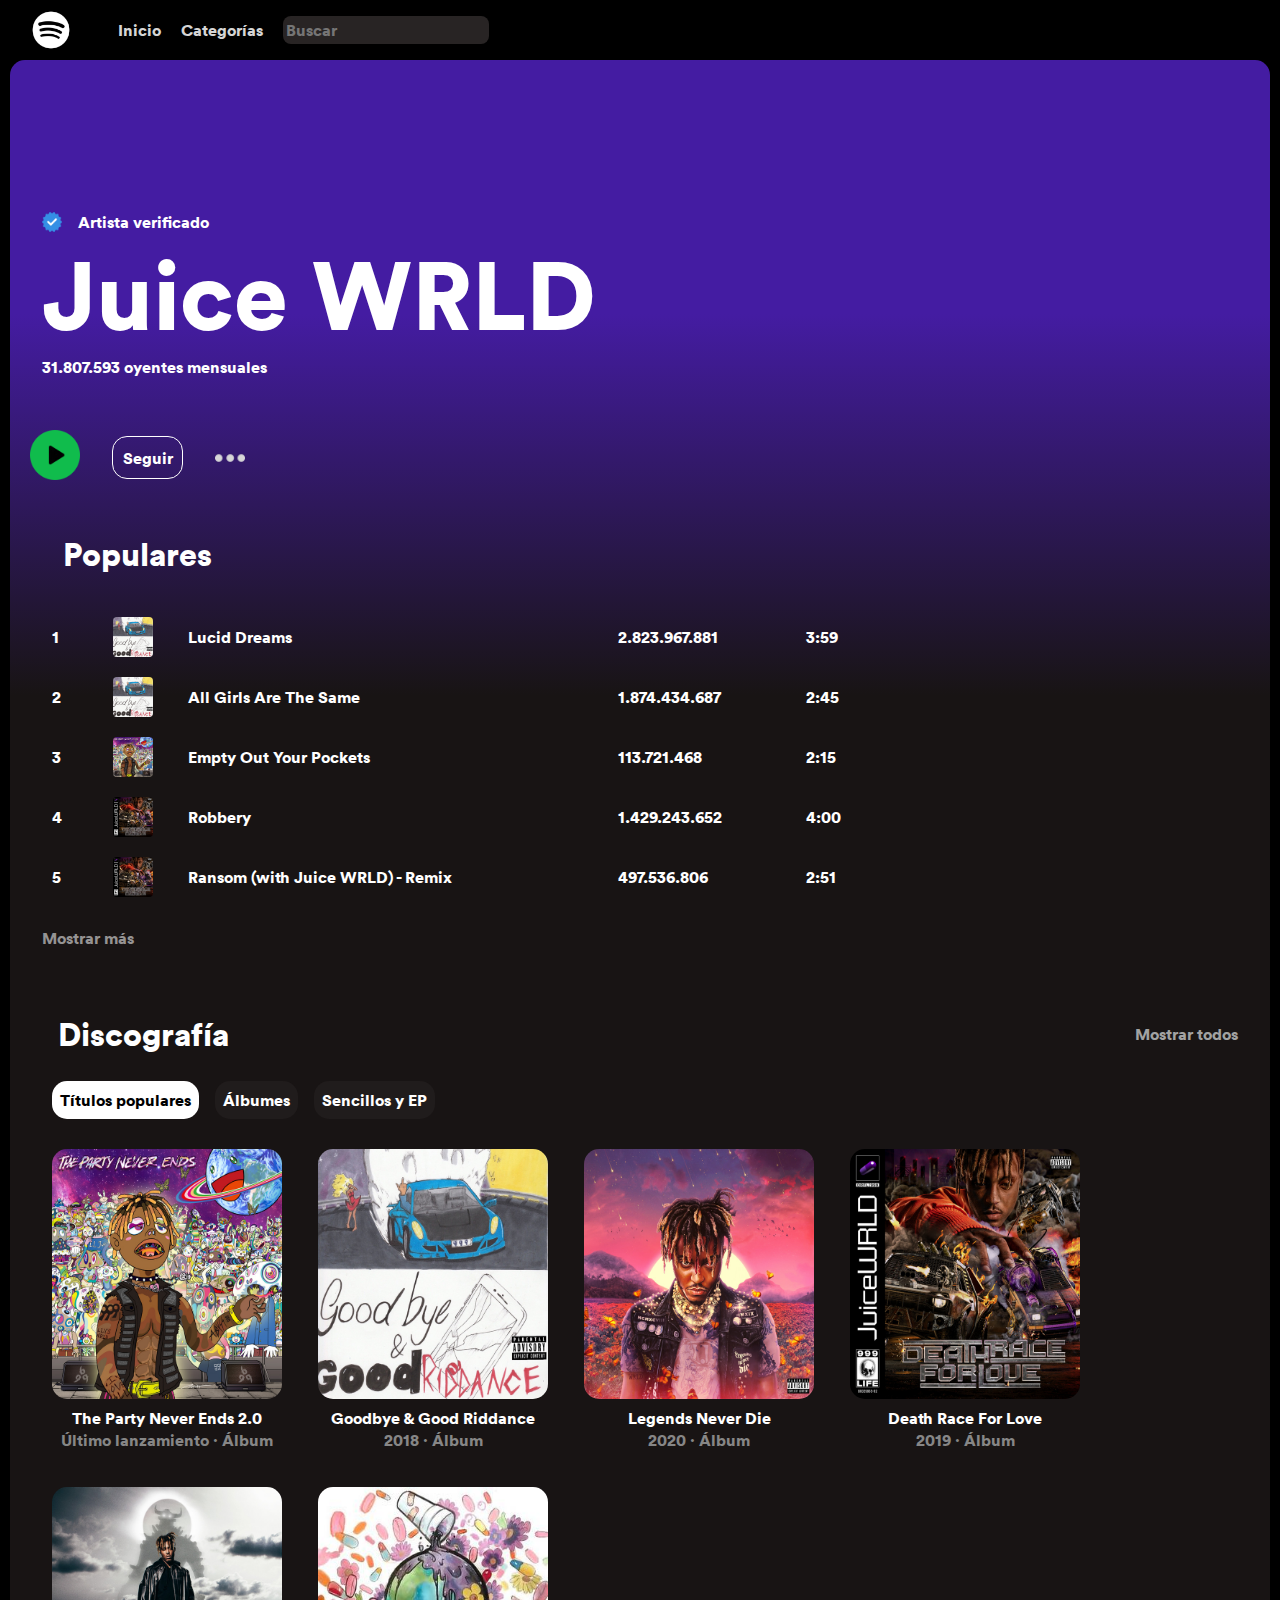
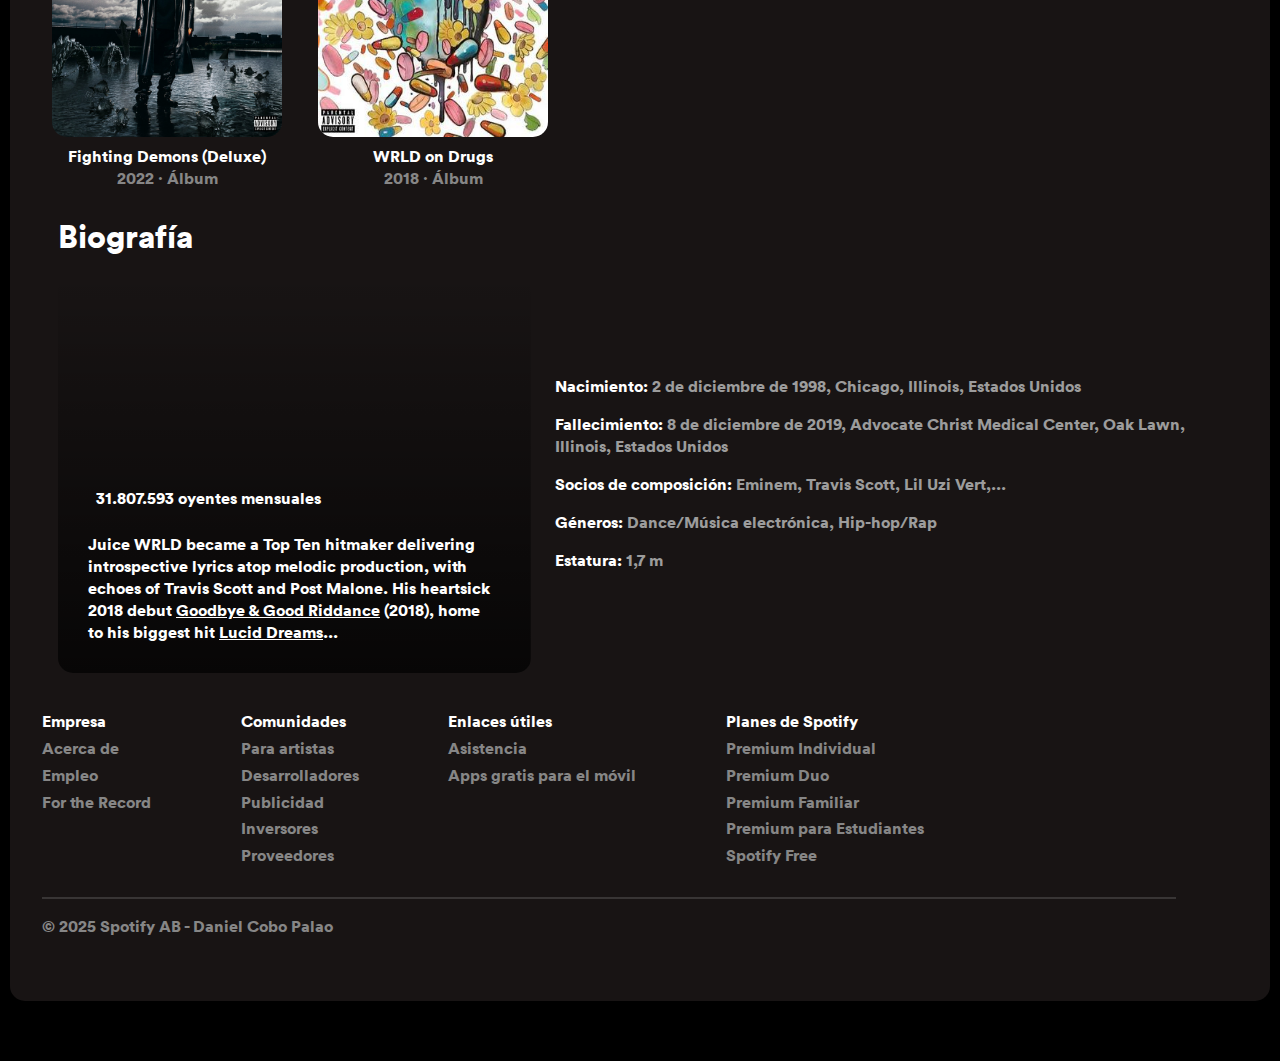
==== src/index.html @ c49ee0e4 "ready for vercel" ====
<!DOCTYPE html>
<html lang="es">
<head>
    <meta charset="UTF-8">
    <meta name="viewport" content="width=device-width, initial-scale=1.0">
    <link rel="stylesheet" href="styles/styles.css">
    <link rel="icon" type="image/x-icon" href="img/favicon.png">
    <title>Juice WRLD | Spotify</title>
</head>
<body>
    <nav>
        <img src="img/logo.png" alt="Logo Spotify">
        <ul>
            <li><a href="https://www.spotify.com">Inicio</a></li>
            <li><a href="https://open.spotify.com/intl-es/artist/4MCBfE4596Uoi2O4DtmEMz">Categorías</a></li>
            <input type="search" placeholder="Buscar">
        </ul>
    </nav>

    <main>
        <div class="banner">
            <div class="banner-items">
                <div class="verifed">
                    <img src="img/verifed.webp" width="20px" alt="Verificado">
                    <span>Artista verificado</span>
                </div>
                <div>
                    <h1>Juice WRLD</h1>
                    <span>31.807.593 oyentes mensuales</span>
                </div>
            </div>
        </div>

        <div class="play-line">
            <a href="https://open.spotify.com/track/285pBltuF7vW8TeWk8hdRR">
                <img class="play-btn" src="img/play-btn.png" alt="Reproducir">
            </a>
            <button>Seguir</button>
            <img src="img/rods.png" width="30px" style="cursor: pointer;" alt="Más opciones">
        </div>

        <div class="pop-title">
            <h2>Populares</h2>
        </div>

        <div class="content">
            <table class="canciones">
                <tr>
                    <td>1</td>
                    <td><img src="img/GoodBye.jpg" alt="Lucid Dreams"></td>
                    <td><a href="https://open.spotify.com/track/285pBltuF7vW8TeWk8hdRR">Lucid Dreams</a></td>
                    <td>2.823.967.881</td>
                    <td>3:59</td>
                </tr>
                <tr>
                    <td>2</td>
                    <td><img src="img/GoodBye.jpg" alt="All Girls Are The Same"></td>
                    <td><a href="https://open.spotify.com/track/6agMU6doHkyh3k6bG5lKFp">All Girls Are The Same</a></td>
                    <td>1.874.434.687</td>
                    <td>2:45</td>
                </tr>
                <tr>
                    <td>3</td>
                    <td><img src="img/NeverEnds.jpg" alt="Empty Out Your Pockets"></td>
                    <td><a href="https://open.spotify.com/track/5gPNeNnTtN9Gd7Dzz7p3Em">Empty Out Your Pockets</a></td>
                    <td>113.721.468</td>
                    <td>2:15</td>
                </tr>
                <tr>
                    <td>4</td>
                    <td><img src="../img/Robbery.jpg" alt="Robbery"></td>
                    <td><a href="https://open.spotify.com/track/6nVCFlt77lGzUEeMxsLIRz">Robbery</a></td>
                    <td>1.429.243.652</td>
                    <td>4:00</td>
                </tr>
                <tr>
                    <td>5</td>
                    <td><img src="../img/Robbery.jpg" alt="Ransom Remix"></td>
                    <td><a href="https://open.spotify.com/track/3tlXnStJ1fFhdScmQeLpuG">Ransom (with Juice WRLD) - Remix</a></td>
                    <td>497.536.806</td>
                    <td>2:51</td>
                </tr>
            </table>
            <a href="https://open.spotify.com/artist/4MCBfE4596Uoi2O4DtmEMz" class="see-more">Mostrar más</a>

            <div class="disc-line">
                <h2>Discografía</h2>
                <span>
                    <a href="https://open.spotify.com/artist/4MCBfE4596Uoi2O4DtmEMz/discography/all">Mostrar todos</a>
                </span>
            </div>
            
            <div class="disc-btn">
                <button>Títulos populares</button>
                <button>Álbumes</button>
                <button>Sencillos y EP</button>
            </div>

            <div class="discografia">
                <div class="disco">
                    <a href="https://open.spotify.com/intl-es/album/7kOpqRCEqTTzcGc4CwEFph">
                        <img src="img/NeverEnds.jpg" alt="The Party Never Ends 2.0">
                    </a>
                    <h3>The Party Never Ends 2.0</h3>
                    <p>Último lanzamiento · Álbum</p>
                </div>

                <div class="disco">
                    <a href="https://open.spotify.com/album/6tkjU4Umpo79wwkgPMV3nZ">
                        <img src="img/GoodBye.jpg" alt="Goodbye & Good Riddance">
                    </a>
                    <h3>Goodbye & Good Riddance</h3>
                    <p>2018 · Álbum</p>
                </div>

                <div class="disco">
                    <a href="https://open.spotify.com/intl-es/album/6n9DKpOxwifT5hOXtgLZSL#login">
                        <img src="img/legends.jpg" alt="Legends Never Die">
                    </a>
                    <h3>Legends Never Die</h3>
                    <p>2020 · Álbum</p>
                </div>

                <div class="disco">
                    <a href="https://open.spotify.com/intl-es/album/1btu0SV2DOI5HoFsvUd78F">
                        <img src="img/Robbery.jpg" alt="Death Race For Love">
                    </a>
                    <h3>Death Race For Love</h3>
                    <p>2019 · Álbum</p>
                </div>

                <div class="disco">
                    <a href="https://open.spotify.com/intl-es/track/0440JCJyIAmINA8KcYgFb5">
                        <img src="img/demon.jpg" alt="Fighting Demons (Deluxe)">
                    </a>
                    <h3>Fighting Demons (Deluxe)</h3>
                    <p>2022 · Álbum</p>
                </div>

                <div class="disco">
                    <a href="https://open.spotify.com/intl-es/track/3xBHLZwRfi0fjO9euaj5zf">
                        <img src="img/Wrld_on_Drugs.jpg" alt="WRLD on Drugs">
                    </a>
                    <h3>WRLD on Drugs</h3>
                    <p>2018 · Álbum</p>
                </div>
            </div>

            <div class="biografia">
                <h2>Biografía</h2>
                <div class="bio-spans">
                    <div class="bio-container">
                        <span>31.807.593 oyentes mensuales</span>
                        <p>
                            Juice WRLD became a Top Ten hitmaker delivering introspective lyrics atop melodic production, with echoes of Travis Scott and Post Malone.
                            His heartsick 2018 debut 
                            <a href="https://open.spotify.com/album/6tkjU4Umpo79wwkgPMV3nZ">Goodbye &amp; Good Riddance</a>
                            (2018), home to his biggest hit 
                            <a href="https://open.spotify.com/track/285pBltuF7vW8TeWk8hdRR">Lucid Dreams</a>...
                        </p>
                    </div>
                    <div class="bio-2">
                        <span><b>Nacimiento:</b> 2 de diciembre de 1998, Chicago, Illinois, Estados Unidos</span>
                        <span><b>Fallecimiento:</b> 8 de diciembre de 2019, Advocate Christ Medical Center, Oak Lawn, Illinois, Estados Unidos</span>
                        <span><b>Socios de composición:</b> Eminem, Travis Scott, Lil Uzi Vert,...</span>
                        <span><b>Géneros:</b> Dance/Música electrónica, Hip-hop/Rap</span>
                        <span><b>Estatura:</b> 1,7 m</span>
                    </div>
                </div>
            </div>
        </div>

        <footer>
            <div class="footer">
                <ul>
                    <li><a href="https://www.spotify.com/about-us/"><b>Empresa</b></a></li>
                    <li><a href="https://www.spotify.com/about-us/">Acerca de</a></li>
                    <li><a href="https://www.spotifyjobs.com/">Empleo</a></li>
                    <li><a href="https://for-the-record.spotify.com/">For the Record</a></li>
                </ul>
            </div>
        
            <div class="footer">
                <ul>
                    <li><a href="#"><b>Comunidades</b></a></li>
                    <li><a href="https://artists.spotify.com/">Para artistas</a></li>
                    <li><a href="https://developer.spotify.com/">Desarrolladores</a></li>
                    <li><a href="https://ads.spotify.com/">Publicidad</a></li>
                    <li><a href="https://investors.spotify.com/">Inversores</a></li>
                    <li><a href="https://www.spotify.com/legal/suppliers/">Proveedores</a></li>
                </ul>
            </div>
        
            <div class="footer">
                <ul>
                    <li><a href="#"><b>Enlaces útiles</b></a></li>
                    <li><a href="https://support.spotify.com/">Asistencia</a></li>
                    <li><a href="https://www.spotify.com/download/">Apps gratis para el móvil</a></li>
                </ul>
            </div>
        
            <div class="footer">
                <ul>
                    <li><a href="#"><b>Planes de Spotify</b></a></li>
                    <li><a href="https://www.spotify.com/premium/">Premium Individual</a></li>
                    <li><a href="https://www.spotify.com/premium/">Premium Duo</a></li>
                    <li><a href="https://www.spotify.com/premium/">Premium Familiar</a></li>
                    <li><a href="https://www.spotify.com/premium/">Premium para Estudiantes</a></li>
                    <li><a href="https://www.spotify.com/premium/">Spotify Free</a></li>
                </ul>
            </div>
        </footer>
        
        <hr class="footer-divider">
        
        <div class="copyright">
            <span>© 2025 Spotify AB - Daniel Cobo Palao</span>
        </div>
        
    </main>
</body>
</html>
---- src/styles/styles.css ----
* {
  margin: 0;
  padding: 0;
  border: 0;
  font-size: 100%;
  font: inherit;
  vertical-align: baseline;
  box-sizing: border-box;
  font-family: spotify;
  color: white;
}

@font-face {
  font-family: 'spotify';
  src: url('../font/circular-black.ttf');
}

nav {
  display: flex;
  gap: 2rem;
  align-items: center;
  padding: 1rem;
  background-color: black;
  position: fixed;
  width: 100%;
  top: 0;
  z-index: 1000;
  height: 60px; 
}

nav input {
  padding: 0.2rem;
  border: none;
  border-radius: 0.5rem;
  width: 100%;
  font-size: 1rem;
  color: #a8a9a2;
  background-color: #282424;
}
nav ul {
  list-style: none;
  margin: 0;
  padding: 0;
  display: flex;
  align-items: center;
}

nav li {
  margin-right: 20px;
}

nav a {
  color: rgb(213, 213, 213);
  text-decoration: none;
}

nav a:hover {
  color: white;
  text-decoration: none;
  transition: ease-in 0.1s;
}

nav img {
  width: 70px;
}

nav img:hover {
  cursor: pointer;
}

.banner {
  background-image: url('img/banner.jpg');
  background-size: cover;
  background-repeat: no-repeat;
  color: white;
  background-position: center;
  background-attachment: fixed;
  height: 350px;
  display: flex;
  flex-direction: column;
  justify-content: flex-end;
  border-radius: 15px 0px;
}

.verifed {
  display: flex; 
  align-items: center;
  gap: 1rem;
}

.banner-items {
  margin: 2rem;
}

.banner h1 {
  font-size: 6rem;
}

body {
  background-color: black;
}

main {
  background-image: linear-gradient(to bottom, #441ca2 10%, #181414 25%);
  margin: 60px 10px;
  border-radius: 15px;
  padding-bottom: 2rem;
}

.play-btn {
  width: 50px;
}

.play-btn:hover{
  width: 50px;
  transform: scale(1.1, 1.1);
  transition: ease-in 0.2s;
}

.play-line {
  align-items: center;
  display: flex;
  margin: 20px;
  gap: 2rem;
}

.play-line button {
  background-color: transparent;
  color: white;
  border: solid 1px white;
  padding: 0.6rem;
  border-radius: 15px;
}

.play-line button:hover {
  background-color: white;
  color: black;
  cursor: pointer;
  transform: scale(1.1, 1.1);
  transition: ease-in 0.2s;

}

.content {
  display: flex;
  flex-direction: column;
  margin: 2rem;
  
}

h2 {
  font-size: 2rem;
  margin: 1rem;
}

.pop-title {
  margin-top: 3rem;
  margin-left: 2.3rem;
}

table img {
  border-radius: 4px;
  width: 40px;
  height: 40px;
}

.canciones {
  width: 70%;
  border-collapse: collapse; 
}

.canciones td {
  padding: 10px;
  vertical-align: middle;
  text-align: left;
}

.canciones img {
  display: block;
  margin: auto;
}

.canciones tr {
  align-items: center;
  transition: background-color 0.1s ease-in;
}

.canciones tr:hover {
  background-color: #302c2c;
  transition: background-color 0.1s ease-in;

}

.canciones td a {
  text-decoration: none;
  display: inline-block;
  white-space: nowrap;
}

.canciones td a:hover {
  display: inline;
  text-decoration: underline;
}

.see-more {
  display: inline-block;
  margin-top: 20px;
  color:#959393;
  text-decoration: none;
  align-self: flex-start;
}

.see-more:hover {
  color:#c1bfbf;
}

.disc-line {
  margin-top: 3rem;
  display: flex;
  align-items: center;
  justify-content: space-between;
}

.disc-line span a {
  color: #a2a2a2;
  text-decoration: none;
  display: inline-block;
}

.disc-line span a:hover {
  color: #cdcdcd;
  display: inline;
}

.disc-btn {
  display: flex;
  margin: 10px 20px 20px 10px;
  gap: 1rem;
}

.disc-btn button:first-child {
  color: black;
  background-color: white;
}

.disc-btn button {
  border-radius: 15px;
  padding: 0.5rem;
  color: white;
  background-color: #201c1c;
}

.disc-btn button:hover:first-child {
  background-color: #d2d2d2;
  transition: ease-in-out 0.1s;
  cursor: pointer;
}

.disc-btn button:hover {
  background-color: #3b3737;
  transition: ease-in-out 0.1s;
  cursor: pointer;
}

.discografia {
  display: flex;
  gap: 1rem;
  flex-wrap: wrap;
}

.disco {
  display: flex;
  flex-direction: column;
  align-items: center;
  padding: 10px;
  border-radius: 15px;
  transition: background-color 0.1s ease-in, color 0.1s ease-in;
}

.disco:hover {
  background-color: #3f3f3f;
  color: white;
  cursor: pointer;
}

.disco img {
  width: 230px;
  height: 250px;
  border-radius: 15px;
  background-size: cover;
  background-repeat: no-repeat;
}

.disco p {
  color: rgb(134, 134, 134);
}

.disco h3 {
  margin-top: 0.2rem;
}


.bio-container {
  background-image: linear-gradient(rgba(0, 0, 0, 0) 0%, rgba(0, 0, 0, 0.7) 100%), url('img/bio.jpeg');
  background-size: cover;
  background-repeat: no-repeat;
  background-position: center;
  display: flex;
  width: 550px;
  height: 400px;
  border-radius: 15px;
  flex-direction: column;
  justify-content: flex-end;
  padding: 0px 35px 30px 30px;
  gap: 1rem;
  margin-left: 1rem;
}

.bio-container:hover{
  transform: scale(1.01, 1.01);
  transition: ease-in-out 0.5s;
}

.bio-container:not(:hover) {
  transform: scale(1, 1);
  transition: ease-in-out 0.5s;
}

.bio-spans {
  display: flex;
  align-items: center;
  width: 100%;
  gap: 1rem;
}

.bio-spans span {
  margin: 0.5rem;
}


.bio-2 {
  display: flex;
  flex-direction: column;
}

.bio-2 span {
  color: rgb(156, 156, 156);;
}

footer {
  display: flex;
  justify-content: space-between;
  width: 70%;
  margin-top: 2em;
  margin-left: 2rem;
  height: 12rem;
}

.footer ul {
  list-style: none;
}

.footer li {
  margin-top: 0.3rem;
}

.footer ul li a {
  text-decoration: none;
  color: rgb(134, 134, 134);
}

.footer ul li a:hover {
  color:#c1bfbf;
}

.footer-divider {
  border: 1px solid rgba(134, 134, 134, 0.301);
  margin-left: 2rem;
  width: 90%;
}

.copyright {
  margin-top: 1rem;
  margin-left: 2rem;
  margin-bottom: 2rem;
}

.copyright span {
  color: rgb(134, 134, 134);
}

::-webkit-scrollbar {
  width: 10px;
  height: 10px;
}

::-webkit-scrollbar-thumb {
  background-color: #282424;
  border-radius: 10px;
}

::-webkit-scrollbar-thumb:hover {
  background-color: #3f3f3f;
}

::-webkit-scrollbar-track {
  background-color: black;
  border-radius: 10px;
}
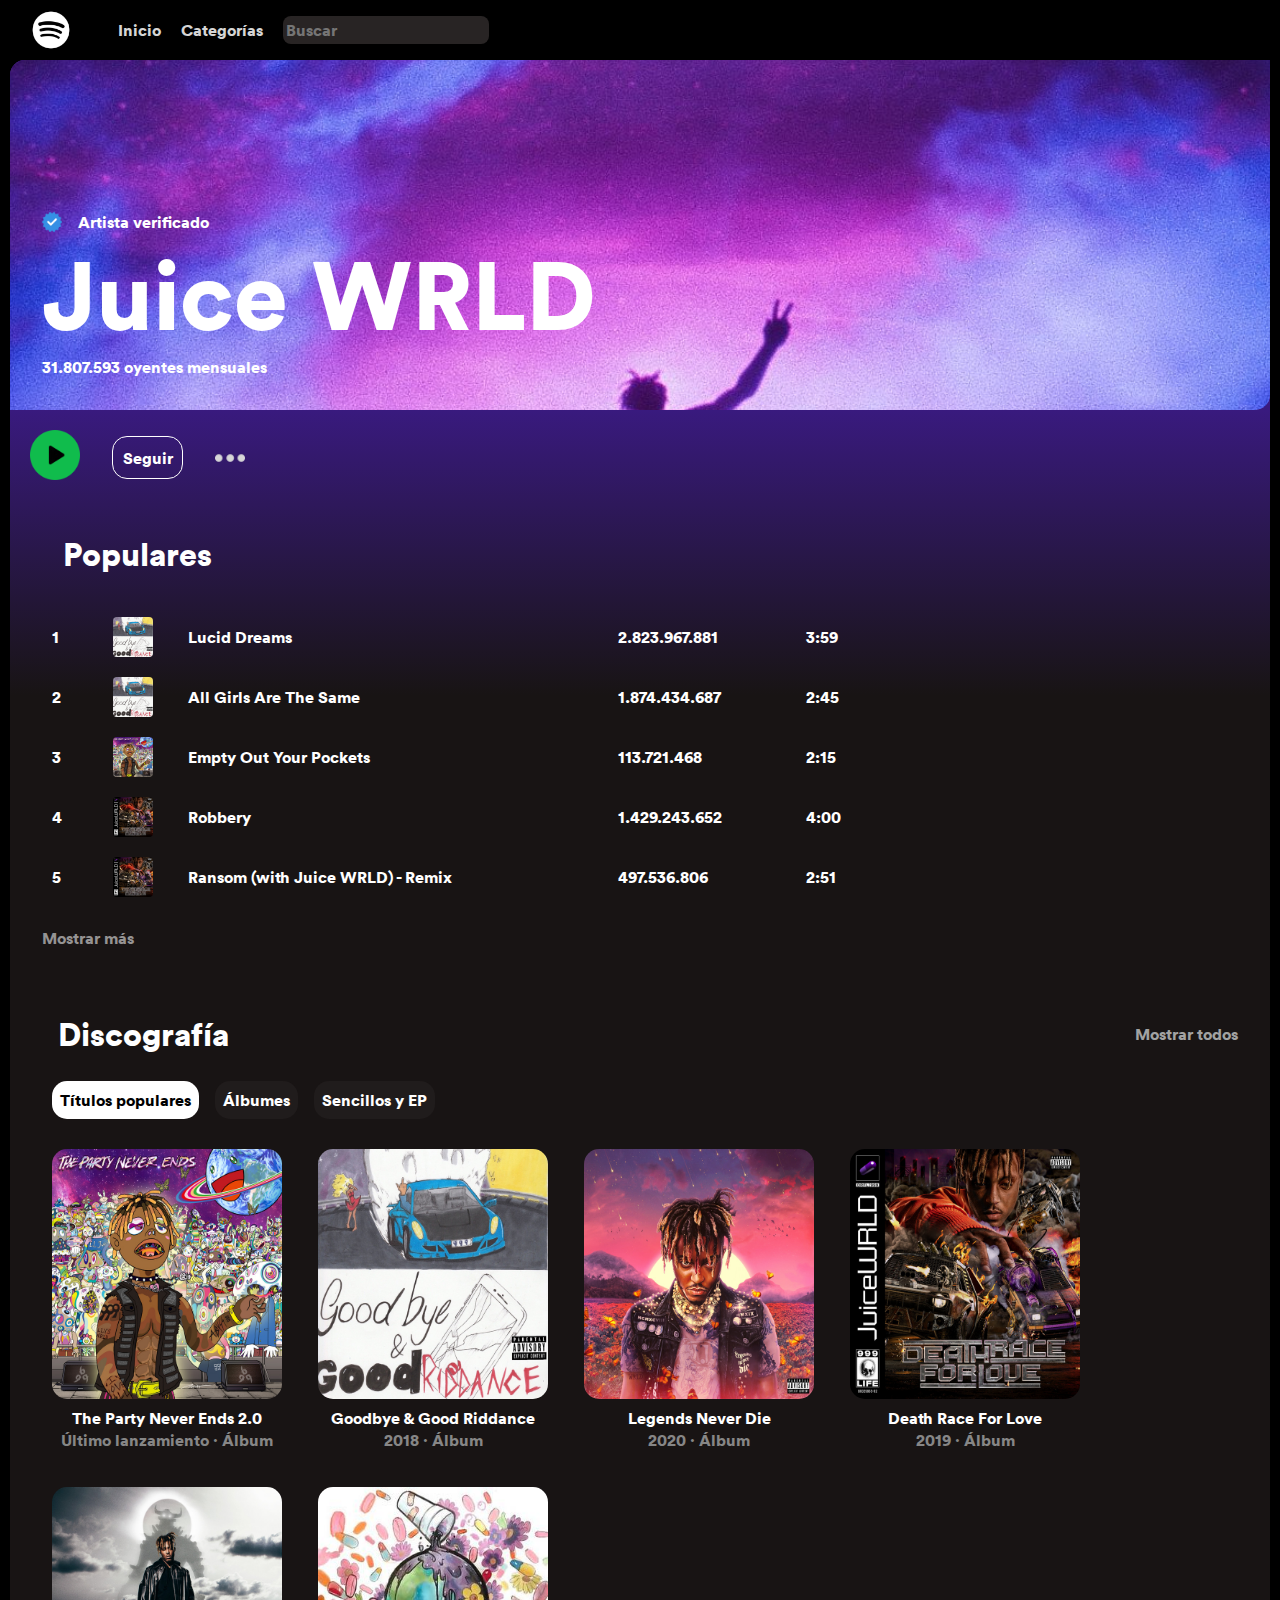
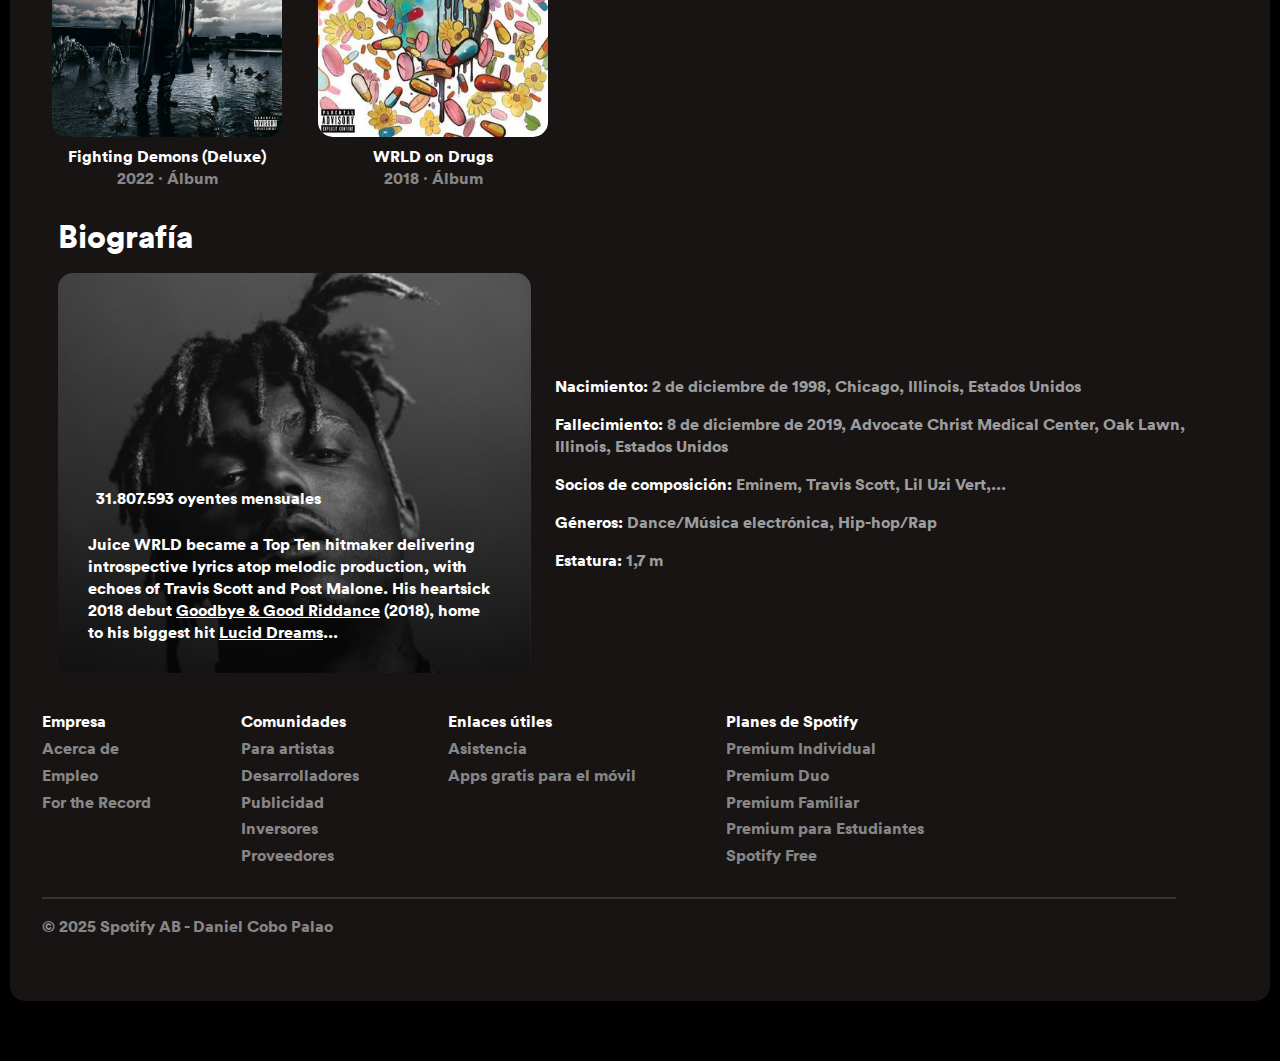
==== commit 96accd0d: "viewport" ====
--- a/src/index.html
+++ b/src/index.html
@@ -2,7 +2,7 @@
 <html lang="es">
 <head>
     <meta charset="UTF-8">
-    <meta name="viewport" content="width=device-width, initial-scale=1.0">
+    <meta name="viewport" content="width=device-width, initial-scale=1, maximum-scale=1, user-scalable=no">
     <link rel="stylesheet" href="styles/styles.css">
     <link rel="icon" type="image/x-icon" href="img/favicon.png">
     <title>Juice WRLD | Spotify</title>
@@ -68,14 +68,14 @@
                 </tr>
                 <tr>
                     <td>4</td>
-                    <td><img src="../img/Robbery.jpg" alt="Robbery"></td>
+                    <td><img src="img/Robbery.jpg" alt="Robbery"></td>
                     <td><a href="https://open.spotify.com/track/6nVCFlt77lGzUEeMxsLIRz">Robbery</a></td>
                     <td>1.429.243.652</td>
                     <td>4:00</td>
                 </tr>
                 <tr>
                     <td>5</td>
-                    <td><img src="../img/Robbery.jpg" alt="Ransom Remix"></td>
+                    <td><img src="img/Robbery.jpg" alt="Ransom Remix"></td>
                     <td><a href="https://open.spotify.com/track/3tlXnStJ1fFhdScmQeLpuG">Ransom (with Juice WRLD) - Remix</a></td>
                     <td>497.536.806</td>
                     <td>2:51</td>
--- a/src/styles/styles.css
+++ b/src/styles/styles.css
@@ -69,7 +69,7 @@
 }
 
 .banner {
-  background-image: url('img/banner.jpg');
+  background-image: url('../img/banner.jpg');
   background-size: cover;
   background-repeat: no-repeat;
   color: white;
@@ -301,7 +301,7 @@
 
 
 .bio-container {
-  background-image: linear-gradient(rgba(0, 0, 0, 0) 0%, rgba(0, 0, 0, 0.7) 100%), url('img/bio.jpeg');
+  background-image: linear-gradient(rgba(0, 0, 0, 0) 0%, rgba(0, 0, 0, 0.7) 100%), url('../img/bio.jpeg');
   background-size: cover;
   background-repeat: no-repeat;
   background-position: center;
